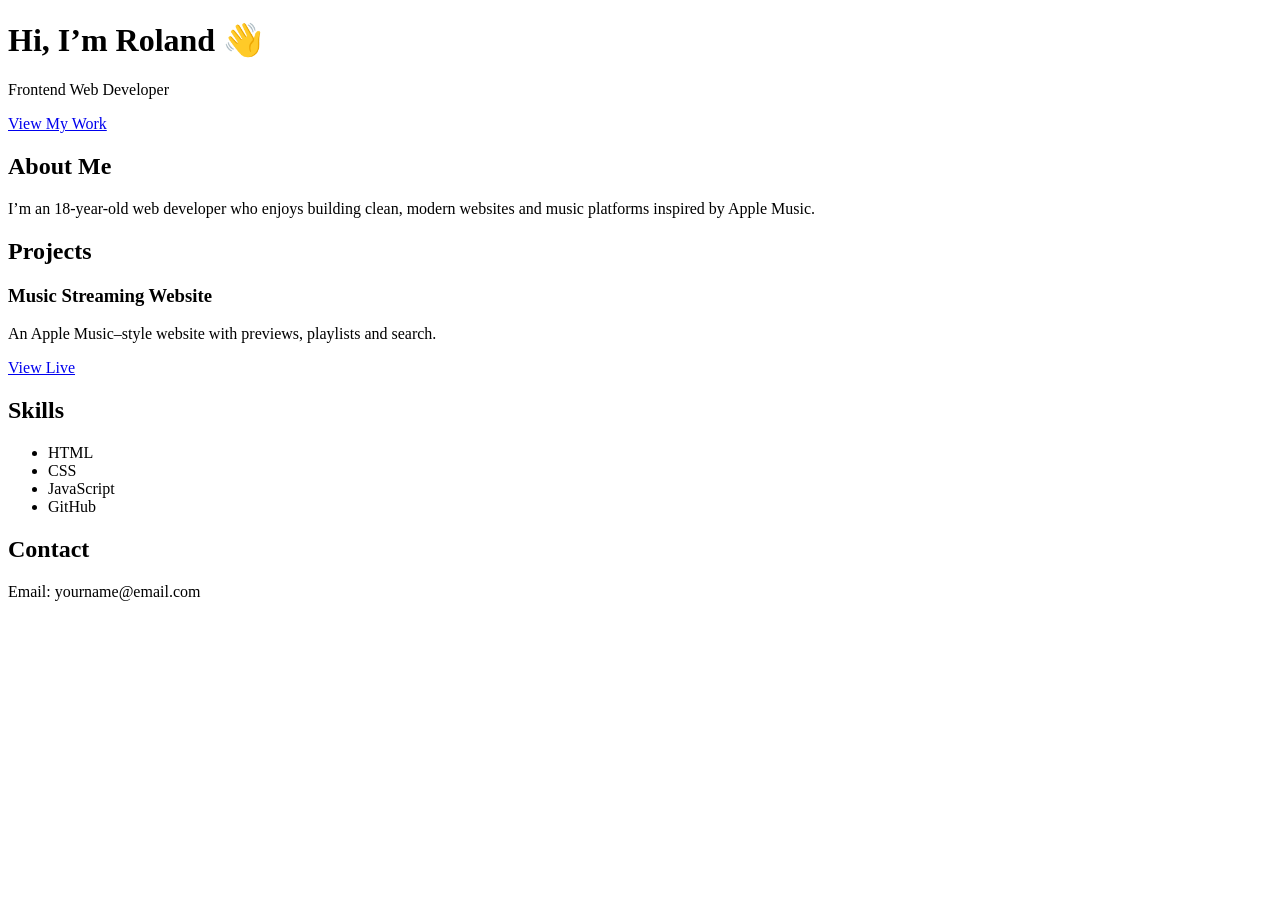
==== index.html @ fbcd4e27 "portfolio homepage" ====
<!DOCTYPE html>
<html lang="en">
<head>
  <meta charset="UTF-8">
  <meta name="viewport" content="width=device-width, initial-scale=1.0">
  <title>Roland | Portfolio</title>
  <link rel="stylesheet" href="style.css">
</head>
<body>

  <header class="hero">
    <h1>Hi, I’m Roland 👋</h1>
    <p>Frontend Web Developer</p>
    <a href="#projects" class="btn">View My Work</a>
  </header>

  <section class="about">
    <h2>About Me</h2>
    <p>
      I’m an 18-year-old web developer who enjoys building clean,
      modern websites and music platforms inspired by Apple Music.
    </p>
  </section>

  <section id="projects" class="projects">
    <h2>Projects</h2>

    <div class="project-card">
      <h3>Music Streaming Website</h3>
      <p>An Apple Music–style website with previews, playlists and search.</p>
      <a href="https://rolandoluwaseun4.github.io/lyrics---website-/" target="_blank">
        View Live
      </a>
    </div>
  </section>

  <section class="skills">
    <h2>Skills</h2>
    <ul>
      <li>HTML</li>
      <li>CSS</li>
      <li>JavaScript</li>
      <li>GitHub</li>
    </ul>
  </section>

  <section class="contact">
    <h2>Contact</h2>
    <p>Email: yourname@email.com</p>
  </section>

</body>
</html>
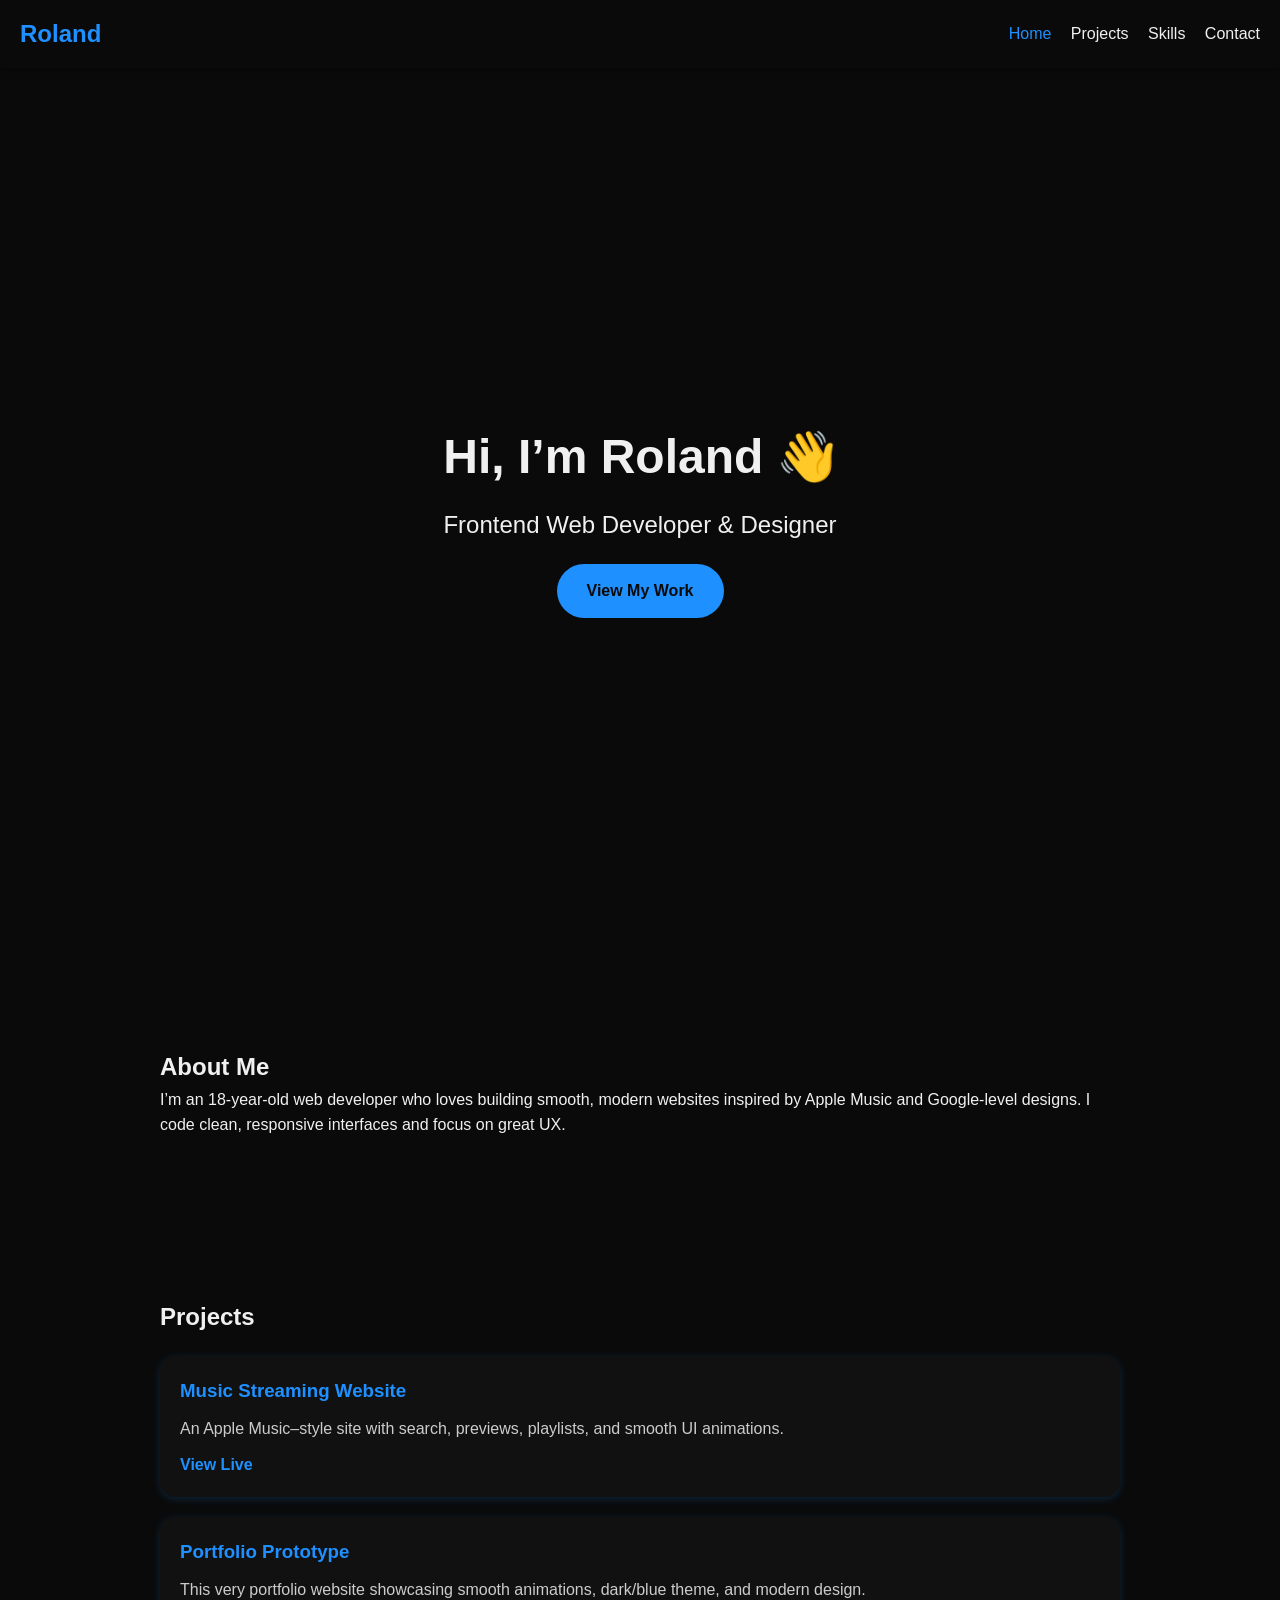
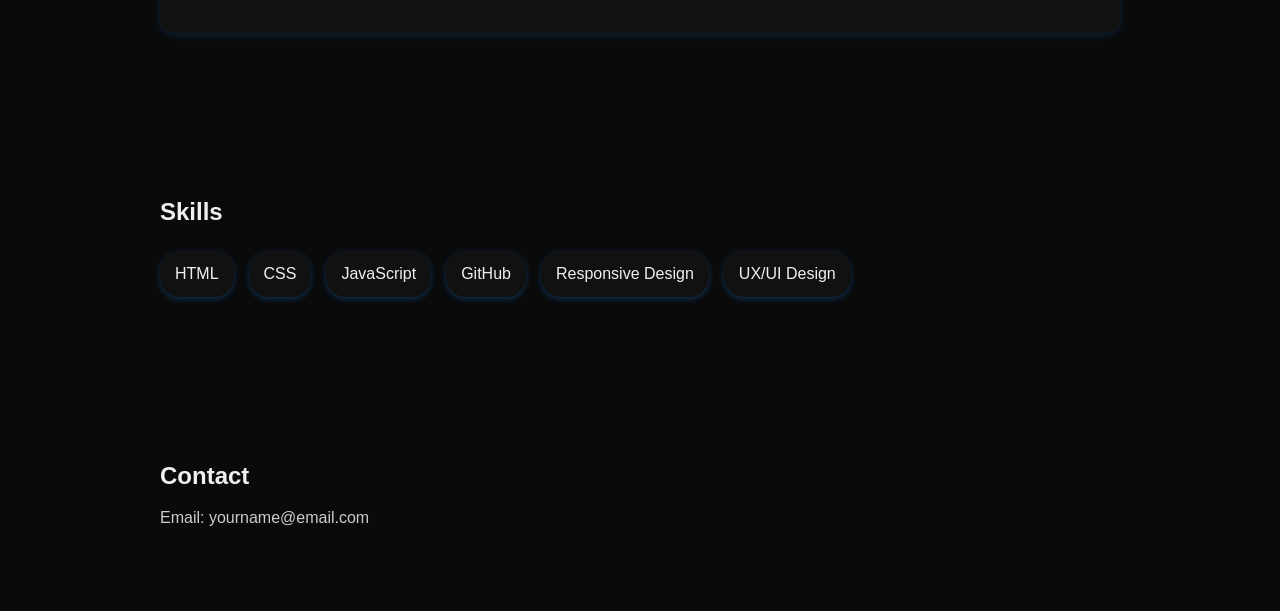
==== commit db7bfb8f: "Update index.html" ====
--- a/index.html
+++ b/index.html
@@ -1,53 +1,122 @@
 <!DOCTYPE html>
 <html lang="en">
 <head>
-  <meta charset="UTF-8">
-  <meta name="viewport" content="width=device-width, initial-scale=1.0">
-  <title>Roland | Portfolio</title>
-  <link rel="stylesheet" href="style.css">
+<meta charset="UTF-8">
+<meta name="viewport" content="width=device-width, initial-scale=1.0">
+<title>Roland | Dev Portfolio</title>
+<style>
+/* ===== Reset & Fonts ===== */
+*{margin:0;padding:0;box-sizing:border-box;font-family:-apple-system,BlinkMacSystemFont,sans-serif;}
+html{scroll-behavior:smooth;}
+body{background:#0a0a0a;color:#f0f0f0;line-height:1.6;transition:background 0.5s,color 0.5s;}
+
+/* ===== NAVBAR ===== */
+header{position:sticky;top:0;z-index:100;background:#0a0a0a;padding:15px 20px;display:flex;justify-content:space-between;align-items:center;box-shadow:0 2px 8px rgba(0,0,0,0.4);}
+header h1{color:#1e90ff;font-size:24px;}
+nav button{background:none;border:none;color:#f0f0f0;font-size:16px;margin-left:15px;cursor:pointer;transition:color 0.3s;}
+nav button.active, nav button:hover{color:#1e90ff;}
+
+/* ===== SECTIONS ===== */
+section{padding:80px 20px;max-width:1000px;margin:auto;opacity:0;transform:translateY(30px);transition:all 0.8s ease;}
+section.visible{opacity:1;transform:translateY(0);}
+
+/* ===== HERO ===== */
+.hero{display:flex;flex-direction:column;justify-content:center;align-items:center;text-align:center;height:100vh;}
+.hero h1{font-size:3rem;margin-bottom:10px;animation:fadeIn 1s ease forwards;}
+.hero p{font-size:1.5rem;margin-bottom:20px;animation:fadeIn 1.5s ease forwards;}
+.hero .btn{padding:14px 30px;border-radius:30px;background:#1e90ff;color:#0a0a0a;text-decoration:none;font-weight:600;font-size:16px;transition:all 0.3s;}
+.hero .btn:hover{transform:scale(1.05);background:#0a75d6;}
+
+/* ===== PROJECT CARDS ===== */
+.project-card{background:#111;padding:20px;border-radius:15px;margin-top:20px;transition:all 0.3s;box-shadow:0 2px 8px rgba(30,144,255,0.2);}
+.project-card:hover{transform:translateY(-5px) scale(1.03);box-shadow:0 8px 20px rgba(30,144,255,0.5);}
+.project-card h3{color:#1e90ff;margin-bottom:10px;}
+.project-card p{color:#ccc;margin-bottom:10px;}
+.project-card a{color:#1e90ff;text-decoration:none;font-weight:600;transition:color 0.3s;}
+.project-card a:hover{color:#63b3ed;}
+
+/* ===== SKILLS ===== */
+.skills ul{display:flex;flex-wrap:wrap;gap:15px;list-style:none;margin-top:20px;}
+.skills li{background:#111;padding:10px 15px;border-radius:20px;box-shadow:0 2px 6px rgba(30,144,255,0.3);transition:all 0.3s;}
+.skills li:hover{transform:scale(1.05);box-shadow:0 4px 12px rgba(30,144,255,0.5);}
+
+/* ===== CONTACT ===== */
+.contact p{margin-top:10px;color:#ccc;}
+
+/* ===== ANIMATIONS ===== */
+@keyframes fadeIn{from{opacity:0;transform:translateY(20px);}to{opacity:1;transform:translateY(0);}}
+</style>
 </head>
 <body>
 
-  <header class="hero">
-    <h1>Hi, I’m Roland 👋</h1>
-    <p>Frontend Web Developer</p>
-    <a href="#projects" class="btn">View My Work</a>
-  </header>
+<header>
+  <h1>Roland</h1>
+  <nav>
+    <button class="active" onclick="scrollToSection('hero')">Home</button>
+    <button onclick="scrollToSection('projects')">Projects</button>
+    <button onclick="scrollToSection('skills')">Skills</button>
+    <button onclick="scrollToSection('contact')">Contact</button>
+  </nav>
+</header>
 
-  <section class="about">
-    <h2>About Me</h2>
-    <p>
-      I’m an 18-year-old web developer who enjoys building clean,
-      modern websites and music platforms inspired by Apple Music.
-    </p>
-  </section>
+<section class="hero" id="hero">
+  <h1>Hi, I’m Roland 👋</h1>
+  <p>Frontend Web Developer & Designer</p>
+  <a href="#projects" class="btn">View My Work</a>
+</section>
 
-  <section id="projects" class="projects">
-    <h2>Projects</h2>
+<section class="about" id="about">
+  <h2>About Me</h2>
+  <p>I’m an 18-year-old web developer who loves building smooth, modern websites inspired by Apple Music and Google-level designs. I code clean, responsive interfaces and focus on great UX.</p>
+</section>
 
-    <div class="project-card">
-      <h3>Music Streaming Website</h3>
-      <p>An Apple Music–style website with previews, playlists and search.</p>
-      <a href="https://rolandoluwaseun4.github.io/lyrics---website-/" target="_blank">
-        View Live
-      </a>
-    </div>
-  </section>
+<section class="projects" id="projects">
+  <h2>Projects</h2>
+  <div class="project-card">
+    <h3>Music Streaming Website</h3>
+    <p>An Apple Music–style site with search, previews, playlists, and smooth UI animations.</p>
+    <a href="https://rolandoluwaseun4.github.io/lyrics---website-/" target="_blank">View Live</a>
+  </div>
+  <div class="project-card">
+    <h3>Portfolio Prototype</h3>
+    <p>This very portfolio website showcasing smooth animations, dark/blue theme, and modern design.</p>
+  </div>
+</section>
 
-  <section class="skills">
-    <h2>Skills</h2>
-    <ul>
-      <li>HTML</li>
-      <li>CSS</li>
-      <li>JavaScript</li>
-      <li>GitHub</li>
-    </ul>
-  </section>
+<section class="skills" id="skills">
+  <h2>Skills</h2>
+  <ul>
+    <li>HTML</li>
+    <li>CSS</li>
+    <li>JavaScript</li>
+    <li>GitHub</li>
+    <li>Responsive Design</li>
+    <li>UX/UI Design</li>
+  </ul>
+</section>
 
-  <section class="contact">
-    <h2>Contact</h2>
-    <p>Email: yourname@email.com</p>
-  </section>
+<section class="contact" id="contact">
+  <h2>Contact</h2>
+  <p>Email: yourname@email.com</p>
+</section>
+
+<script>
+/* ===== SMOOTH SCROLL ===== */
+function scrollToSection(id){
+  document.getElementById(id).scrollIntoView({behavior:'smooth'});
+}
+
+/* ===== FADE-IN ON SCROLL ===== */
+const sections=document.querySelectorAll('section');
+const observer=new IntersectionObserver(entries=>{
+  entries.forEach(entry=>{
+    if(entry.isIntersecting){
+      entry.target.classList.add('visible');
+    }
+  });
+},{threshold:0.2});
+sections.forEach(sec=>observer.observe(sec));
+</script>
 
 </body>
 </html>
